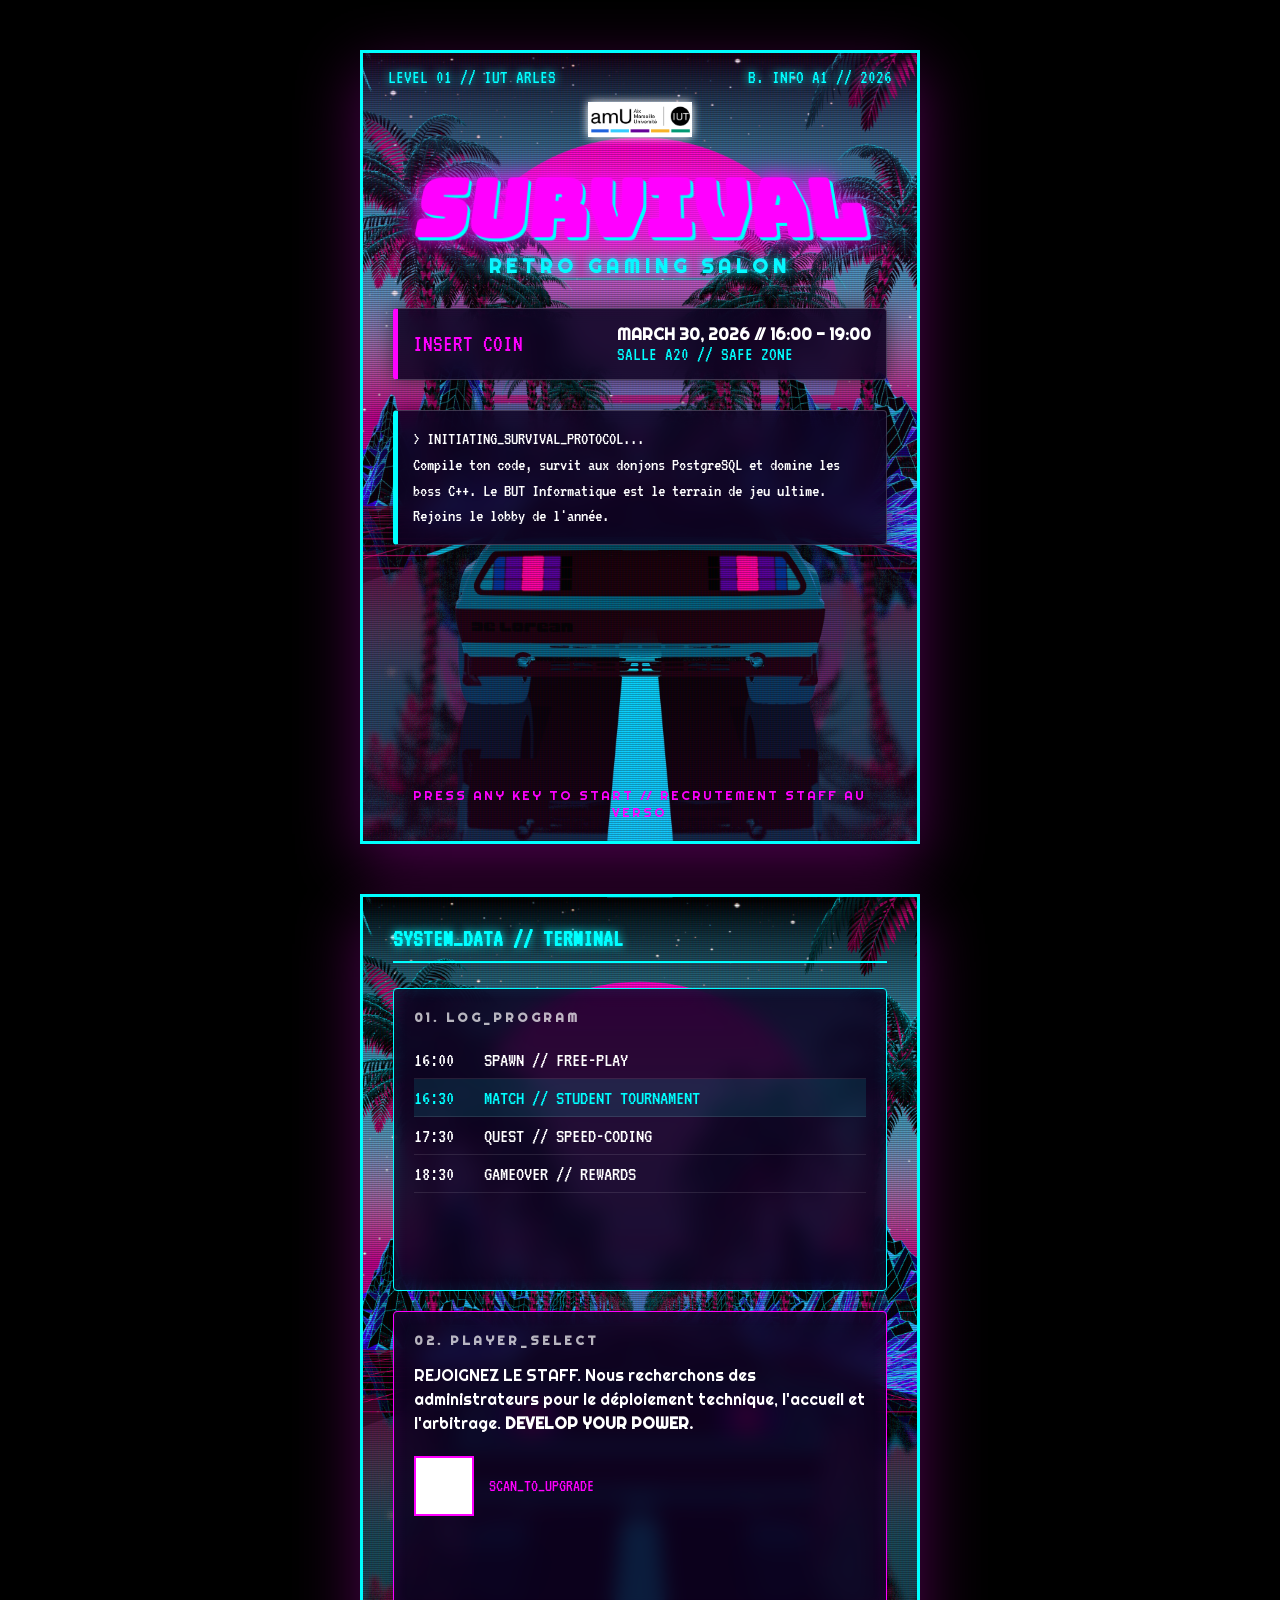
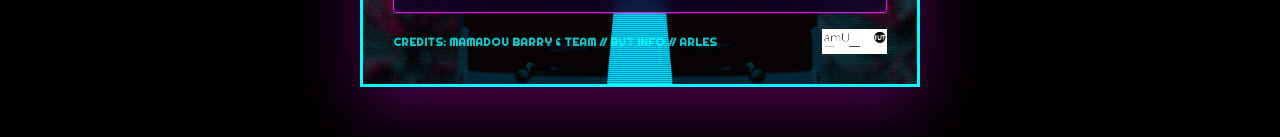
==== retro_80s_flyer/index.html @ b1bae317 "STABLE_VERSION" ====
<!DOCTYPE html>
<html lang="fr">
<head>
    <meta charset="UTF-8">
    <meta name="viewport" content="width=device-width, initial-scale=1.0">
    <title>Survival: 80s Outrun Edition</title>
    <link rel="preconnect" href="https://fonts.googleapis.com">
    <link rel="preconnect" href="https://fonts.gstatic.com" crossorigin>
    <link href="https://fonts.googleapis.com/css2?family=Bungee&family=VT323&family=Righteous&display=swap" rel="stylesheet">
    <link rel="stylesheet" href="style.css">
</head>
<body>

    <!-- RECTO - 80S OUTRUN EDITION -->
    <section id="recto" class="flyer-a5">
        <div class="scanlines"></div>
        <div class="glow-layer"></div>
        
        <header class="top-nav">
            <span class="digital-label">LEVEL 01 // IUT ARLES</span>
            <span class="digital-label">B. INFO A1 // 2026</span>
        </header>

        <main class="outrun-hub">
            <div class="logo-area">
                <img src="Logo IUT couleurs.png" alt="Logo" class="mini-logo">
            </div>

            <div class="title-container">
                <h1 class="main-title-80s">Survival</h1>
                <p class="subtitle-neon">RETRO GAMING SALON</p>
            </div>

            <div class="location-pulse glass-panel">
                <div class="insert-coin">INSERT COIN</div>
                <div class="loc-details">
                    <p class="loc-text">MARCH 30, 2026 // 16:00 - 19:00</p>
                    <p class="loc-room">SALLE A20 // SAFE ZONE</p>
                </div>
            </div>

            <div class="narrative-box glass-panel">
                <p class="terminal-text">
                    > INITIATING_SURVIVAL_PROTOCOL...<br>
                    Compile ton code, survit aux donjons PostgreSQL et domine les boss C++. 
                    Le BUT Informatique est le terrain de jeu ultime. 
                    Rejoins le lobby de l'année.
                </p>
            </div>
        </main>

        <footer class="arcade-footer">
            <p class="pulse-text">PRESS ANY KEY TO START // RECRUTEMENT STAFF AU VERSO</p>
        </footer>
    </section>

    <!-- VERSO - ARCADE HUD -->
    <section id="verso" class="flyer-a5 hub-80s">
        <div class="scanlines"></div>
        
        <div class="hud-container">
            <h2 class="hud-title">SYSTEM_DATA // TERMINAL</h2>
            
            <div class="grid-80s">
                <!-- Programme -->
                <div class="hud-block glass-panel neon-border-cyan">
                    <h3 class="panel-header">01. LOG_PROGRAM</h3>
                    <div class="timeline-row">
                        <span class="time-id">16:00</span>
                        <span class="task-id">SPAWN // FREE-PLAY</span>
                    </div>
                    <div class="timeline-row active">
                        <span class="time-id">16:30</span>
                        <span class="task-id">MATCH // STUDENT TOURNAMENT</span>
                    </div>
                    <div class="timeline-row">
                        <span class="time-id">17:30</span>
                        <span class="task-id">QUEST // SPEED-CODING</span>
                    </div>
                    <div class="timeline-row">
                        <span class="time-id">18:30</span>
                        <span class="task-id">GAMEOVER // REWARDS</span>
                    </div>
                </div>

                <!-- Recrutement -->
                <div class="hud-block glass-panel neon-border-pink">
                    <h3 class="panel-header">02. PLAYER_SELECT</h3>
                    <p class="recruit-txt">
                        REJOIGNEZ LE STAFF. Nous recherchons des administrateurs 
                        pour le déploiement technique, l'accueil et l'arbitrage. 
                        <strong>DEVELOP YOUR POWER.</strong>
                    </p>
                    <div class="qr-container-80s">
                        <div class="qr-mock"></div>
                        <span class="qr-lbl">SCAN_TO_UPGRADE</span>
                    </div>
                </div>
            </div>

            <footer class="hub-footer-80s">
                <p>CREDITS: MAMADOU BARRY & TEAM // BUT INFO // ARLES</p>
                <img src="Logouniv.png" alt="Logo Univ" class="mini-logo-white">
            </footer>
        </div>
    </section>

</body>
</html>
---- retro_80s_flyer/style.css ----
/* 
    SURVIVAL: 80s OUTRUN EDITION
    Design System — A5 (148mm × 210mm)
    Theme: Synthwave / Retrogaming / 1980s Arcade
*/

:root {
    --neon-pink: #ff00ff;
    --neon-cyan: #00ffff;
    --neon-purple: #9d00ff;
    --bg-dark: rgba(13, 2, 33, 0.85); /* Dark Midnight Blue for glass blocks */
    --text-white: #ffffff;
    --font-outrun: 'Bungee', cursive;
    --font-terminal: 'VT323', monospace;
    --font-80s: 'Righteous', cursive;
}

* {
    box-sizing: border-box;
    margin: 0;
    padding: 0;
}

body {
    background-color: #000;
    font-family: var(--font-80s);
    color: var(--text-white);
    display: flex;
    flex-direction: column;
    align-items: center;
    gap: 50px;
    padding: 50px;
}

/* PAGE WRAPPERS */
.flyer-a5 {
    width: 148mm;
    height: 210mm;
    background-image: url('photo_design.jpg');
    background-size: cover;
    background-position: center;
    position: relative;
    box-shadow: 0 20px 60px rgba(255, 0, 255, 0.3);
    display: flex;
    flex-direction: column;
    border: 3px solid var(--neon-cyan);
    overflow: hidden;
}

/* SCANLINES OVERLAY */
.scanlines {
    position: absolute;
    inset: 0;
    background: linear-gradient(
        rgba(18, 16, 16, 0) 50%, 
        rgba(0, 0, 0, 0.25) 50%
    ), linear-gradient(
        90deg, 
        rgba(255, 0, 0, 0.06), 
        rgba(0, 255, 0, 0.02), 
        rgba(0, 0, 255, 0.06)
    );
    background-size: 100% 2px, 3px 100%;
    z-index: 5;
    pointer-events: none;
}

.glow-layer {
    position: absolute;
    inset: 0;
    background: radial-gradient(circle at center, transparent 30%, rgba(255, 0, 255, 0.1) 100%);
    z-index: 1;
    pointer-events: none;
}

/* --- RECTO --- */
.top-nav {
    padding: 15px 25px;
    display: flex;
    justify-content: space-between;
    z-index: 10;
}

.digital-label {
    font-family: var(--font-terminal);
    font-size: 1.2rem;
    color: var(--neon-cyan);
    text-shadow: 0 0 10px var(--neon-cyan);
}

.outrun-hub {
    flex: 1;
    padding: 0 30px;
    display: flex;
    flex-direction: column;
    align-items: center;
    gap: 30px;
    z-index: 10;
}

.mini-logo {
    height: 35px;
    filter: drop-shadow(0 0 5px #fff);
}

.title-container {
    text-align: center;
}

.main-title-80s {
    font-family: var(--font-outrun);
    font-size: 5rem;
    text-transform: uppercase;
    color: var(--neon-pink);
    line-height: 0.9;
    text-shadow: 
        3px 3px 0px var(--neon-cyan),
        0 0 20px var(--neon-pink),
        0 0 40px rgba(255, 0, 255, 0.5);
    transform: perspective(200px) rotateX(10deg);
}

.subtitle-neon {
    font-size: 1.2rem;
    letter-spacing: 5px;
    color: var(--neon-cyan);
    font-weight: 700;
    text-shadow: 0 0 10px var(--neon-cyan);
    margin-top: 10px;
}

.glass-panel {
    background: var(--bg-dark);
    backdrop-filter: blur(10px);
    border: 1px solid rgba(255, 255, 255, 0.2);
    border-radius: 4px;
    padding: 15px;
    width: 100%;
    box-shadow: 0 0 20px rgba(0, 0, 0, 0.5);
}

.location-pulse {
    border-left: 5px solid var(--neon-pink);
    display: flex;
    justify-content: space-between;
    align-items: center;
}

.insert-coin {
    font-family: var(--font-terminal);
    font-size: 1.5rem;
    color: var(--neon-pink);
    animation: flicker 2s infinite;
}

.loc-text { font-size: 1rem; font-weight: 700; }
.loc-room { color: var(--neon-cyan); font-family: var(--font-terminal); font-size: 1.2rem; }

@keyframes flicker {
    0%, 19%, 21%, 23%, 25%, 54%, 56%, 100% { opacity: 1; }
    20%, 22%, 24%, 55% { opacity: 0; }
}

.narrative-box {
    border-left: 5px solid var(--neon-cyan);
}

.terminal-text {
    font-family: var(--font-terminal);
    font-size: 1.15rem;
    line-height: 1.4;
    color: #fff;
}

.arcade-footer {
    padding: 20px;
    text-align: center;
    z-index: 10;
}

.pulse-text {
    font-size: 0.8rem;
    color: var(--neon-pink);
    letter-spacing: 2px;
    animation: pulse 1.5s infinite;
}

@keyframes pulse {
    0%, 100% { opacity: 0.8; }
    50% { opacity: 0.3; }
}

/* --- VERSO --- */
.hub-80s {
    padding: 30px;
    display: flex;
    flex-direction: column;
}

.hud-container {
    height: 100%;
    display: flex;
    flex-direction: column;
    z-index: 10;
}

.hud-title {
    font-family: var(--font-terminal);
    font-size: 1.5rem;
    border-bottom: 2px solid var(--neon-cyan);
    padding-bottom: 10px;
    margin-bottom: 25px;
    color: var(--neon-cyan);
    text-shadow: 0 0 10px var(--neon-cyan);
}

.grid-80s {
    display: grid;
    grid-template-columns: 1fr;
    gap: 20px;
    flex: 1;
}

.hud-block {
    padding: 20px;
}

.panel-header {
    font-size: 0.8rem;
    color: var(--text-white);
    opacity: 0.7;
    margin-bottom: 15px;
    letter-spacing: 3px;
}

.neon-border-cyan { border: 1px solid var(--neon-cyan); box-shadow: inset 0 0 15px rgba(0, 255, 255, 0.1); }
.neon-border-pink { border: 1px solid var(--neon-pink); box-shadow: inset 0 0 15px rgba(255, 0, 255, 0.1); }

.timeline-row {
    display: grid;
    grid-template-columns: 70px 1fr;
    padding: 8px 0;
    border-bottom: 1px solid rgba(255, 255, 255, 0.1);
    font-family: var(--font-terminal);
    font-size: 1.3rem;
}

.timeline-row.active {
    background: rgba(0, 255, 255, 0.1);
    color: var(--neon-cyan);
}

.recruit-txt {
    font-size: 1rem;
    line-height: 1.5;
    margin-bottom: 20px;
}

.qr-container-80s {
    display: flex;
    align-items: center;
    gap: 15px;
}

.qr-mock {
    width: 60px;
    height: 60px;
    background: #fff;
    border: 2px solid var(--neon-pink);
}

.qr-lbl { font-family: var(--font-terminal); font-size: 1.1rem; color: var(--neon-pink); }

.hub-footer-80s {
    margin-top: auto;
    display: flex;
    justify-content: space-between;
    align-items: center;
    padding-top: 15px;
    border-top: 1px solid rgba(255, 255, 255, 0.2);
}

.hub-footer-80s p { font-size: 0.7rem; color: var(--neon-cyan); font-weight: 700; opacity: 0.8; }
.mini-logo-white { height: 25px; filter: grayscale(100%) brightness(2); }

/* PRINTING */
@media print {
    body { background: none; padding: 0; }
    .flyer-a5 { box-shadow: none; border-color: #000; page-break-after: always; }
    .scanlines { opacity: 0.1; }
}
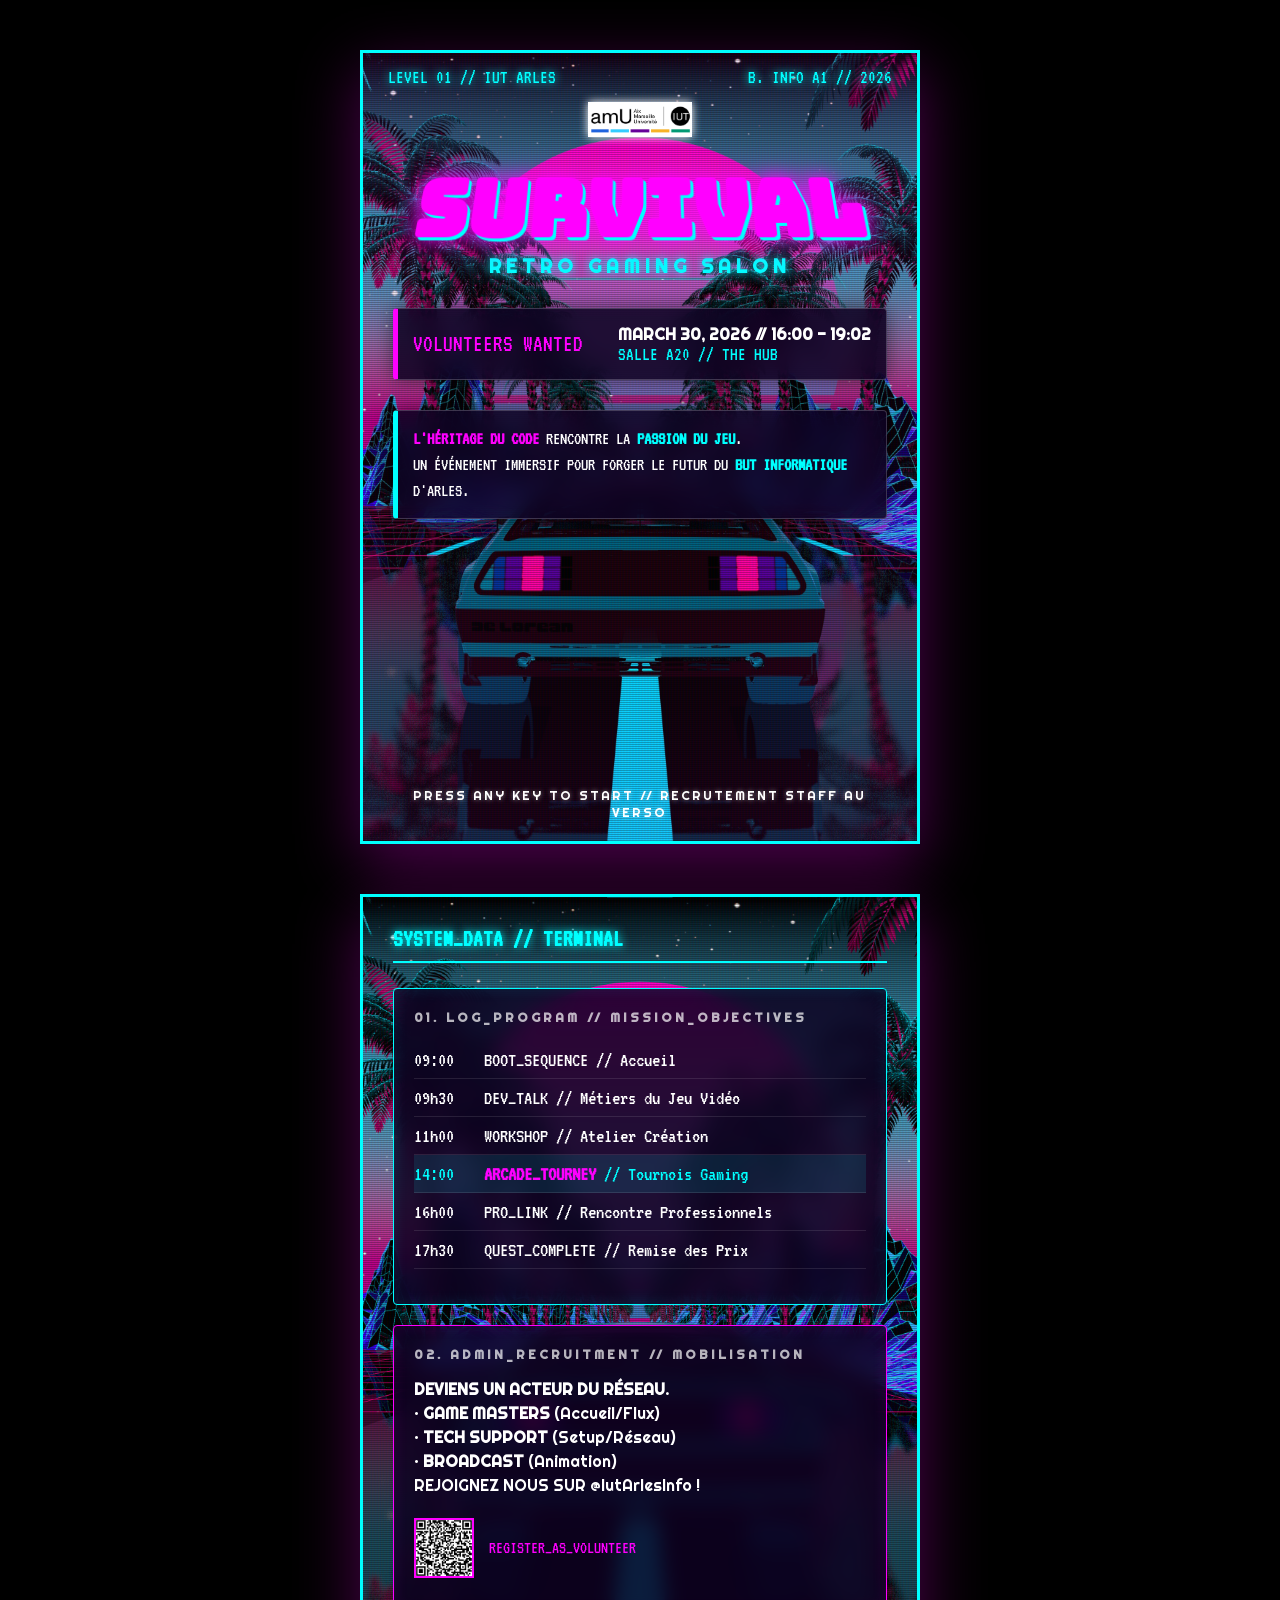
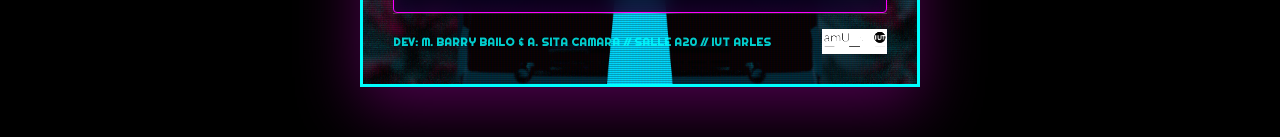
==== commit 63589b60: "stable_version" ====
--- a/retro_80s_flyer/index.html
+++ b/retro_80s_flyer/index.html
@@ -32,19 +32,17 @@
             </div>
 
             <div class="location-pulse glass-panel">
-                <div class="insert-coin">INSERT COIN</div>
+                <div class="insert-coin">VOLUNTEERS WANTED</div>
                 <div class="loc-details">
-                    <p class="loc-text">MARCH 30, 2026 // 16:00 - 19:00</p>
-                    <p class="loc-room">SALLE A20 // SAFE ZONE</p>
+                    <p class="loc-text">MARCH 30, 2026 // 16:00 - 19:02</p>
+                    <p class="loc-room">SALLE A20 // THE HUB</p>
                 </div>
             </div>
 
             <div class="narrative-box glass-panel">
                 <p class="terminal-text">
-                    > INITIATING_SURVIVAL_PROTOCOL...<br>
-                    Compile ton code, survit aux donjons PostgreSQL et domine les boss C++. 
-                    Le BUT Informatique est le terrain de jeu ultime. 
-                    Rejoins le lobby de l'année.
+                    <span class="highlight-pink">L'HÉRITAGE DU CODE</span> RENCONTRE LA <span class="highlight-cyan">PASSION DU JEU</span>.<br>
+                    UN ÉVÉNEMENT IMMERSIF POUR FORGER LE FUTUR DU <span class="highlight-cyan">BUT INFORMATIQUE</span> D'ARLES.
                 </p>
             </div>
         </main>
@@ -64,42 +62,52 @@
             <div class="grid-80s">
                 <!-- Programme -->
                 <div class="hud-block glass-panel neon-border-cyan">
-                    <h3 class="panel-header">01. LOG_PROGRAM</h3>
+                    <h3 class="panel-header">01. LOG_PROGRAM // MISSION_OBJECTIVES</h3>
                     <div class="timeline-row">
-                        <span class="time-id">16:00</span>
-                        <span class="task-id">SPAWN // FREE-PLAY</span>
+                        <span class="time-id">09:00</span>
+                        <span class="task-id">BOOT_SEQUENCE // Accueil</span>
+                    </div>
+                    <div class="timeline-row">
+                        <span class="time-id">09h30</span>
+                        <span class="task-id">DEV_TALK // Métiers du Jeu Vidéo</span>
+                    </div>
+                    <div class="timeline-row">
+                        <span class="time-id">11h00</span>
+                        <span class="task-id">WORKSHOP // Atelier Création</span>
                     </div>
                     <div class="timeline-row active">
-                        <span class="time-id">16:30</span>
-                        <span class="task-id">MATCH // STUDENT TOURNAMENT</span>
+                        <span class="time-id">14:00</span>
+                        <span class="task-id"><span class="highlight-pink">ARCADE_TOURNEY</span> // Tournois Gaming</span>
                     </div>
                     <div class="timeline-row">
-                        <span class="time-id">17:30</span>
-                        <span class="task-id">QUEST // SPEED-CODING</span>
+                        <span class="time-id">16h00</span>
+                        <span class="task-id">PRO_LINK // Rencontre Professionnels</span>
                     </div>
                     <div class="timeline-row">
-                        <span class="time-id">18:30</span>
-                        <span class="task-id">GAMEOVER // REWARDS</span>
+                        <span class="time-id">17h30</span>
+                        <span class="task-id">QUEST_COMPLETE // Remise des Prix</span>
                     </div>
                 </div>
 
                 <!-- Recrutement -->
                 <div class="hud-block glass-panel neon-border-pink">
-                    <h3 class="panel-header">02. PLAYER_SELECT</h3>
+                    <h3 class="panel-header">02. ADMIN_RECRUITMENT // MOBILISATION</h3>
                     <p class="recruit-txt">
-                        REJOIGNEZ LE STAFF. Nous recherchons des administrateurs 
-                        pour le déploiement technique, l'accueil et l'arbitrage. 
-                        <strong>DEVELOP YOUR POWER.</strong>
+                        <strong>DEVIENS UN ACTEUR DU RÉSEAU.</strong><br>
+                        • <strong>GAME MASTERS</strong> (Accueil/Flux)<br>
+                        • <strong>TECH SUPPORT</strong> (Setup/Réseau)<br>
+                        • <strong>BROADCAST</strong> (Animation)<br>
+                        REJOIGNEZ NOUS SUR @IutArlesInfo !
                     </p>
                     <div class="qr-container-80s">
-                        <div class="qr-mock"></div>
-                        <span class="qr-lbl">SCAN_TO_UPGRADE</span>
+                        <img src="qr_iut_arles.png" alt="QR IUT Arles" class="qr-final">
+                        <span class="qr-lbl">REGISTER_AS_VOLUNTEER</span>
                     </div>
                 </div>
             </div>
 
             <footer class="hub-footer-80s">
-                <p>CREDITS: MAMADOU BARRY & TEAM // BUT INFO // ARLES</p>
+                <p>DEV: M. BARRY BAILO & A. SITA CAMARA // SALLE A20 // IUT ARLES</p>
                 <img src="Logouniv.png" alt="Logo Univ" class="mini-logo-white">
             </footer>
         </div>
--- a/retro_80s_flyer/style.css
+++ b/retro_80s_flyer/style.css
@@ -14,6 +14,9 @@
     --font-terminal: 'VT323', monospace;
     --font-80s: 'Righteous', cursive;
 }
+
+.highlight-pink { color: var(--neon-pink); font-weight: 800; }
+.highlight-cyan { color: var(--neon-cyan); font-weight: 800; }
 
 * {
     box-sizing: border-box;
@@ -180,9 +183,10 @@
 
 .pulse-text {
     font-size: 0.8rem;
-    color: var(--neon-pink);
+    color: #fff;
     letter-spacing: 2px;
     animation: pulse 1.5s infinite;
+    text-shadow: 0 0 5px rgba(255, 255, 255, 0.5);
 }
 
 @keyframes pulse {
@@ -262,11 +266,11 @@
     gap: 15px;
 }
 
-.qr-mock {
+.qr-final {
     width: 60px;
     height: 60px;
-    background: #fff;
     border: 2px solid var(--neon-pink);
+    display: block;
 }
 
 .qr-lbl { font-family: var(--font-terminal); font-size: 1.1rem; color: var(--neon-pink); }
@@ -284,8 +288,21 @@
 .mini-logo-white { height: 25px; filter: grayscale(100%) brightness(2); }
 
 /* PRINTING */
+@page {
+    margin: 0;
+    size: A5;
+}
+
 @media print {
-    body { background: none; padding: 0; }
-    .flyer-a5 { box-shadow: none; border-color: #000; page-break-after: always; }
+    body { background: none; padding: 0; margin: 0; }
+    .flyer-a5 { 
+        box-shadow: none; 
+        border: none; 
+        width: 148mm;
+        height: 210mm;
+        page-break-after: always;
+        -webkit-print-color-adjust: exact;
+        print-color-adjust: exact;
+    }
     .scanlines { opacity: 0.1; }
 }
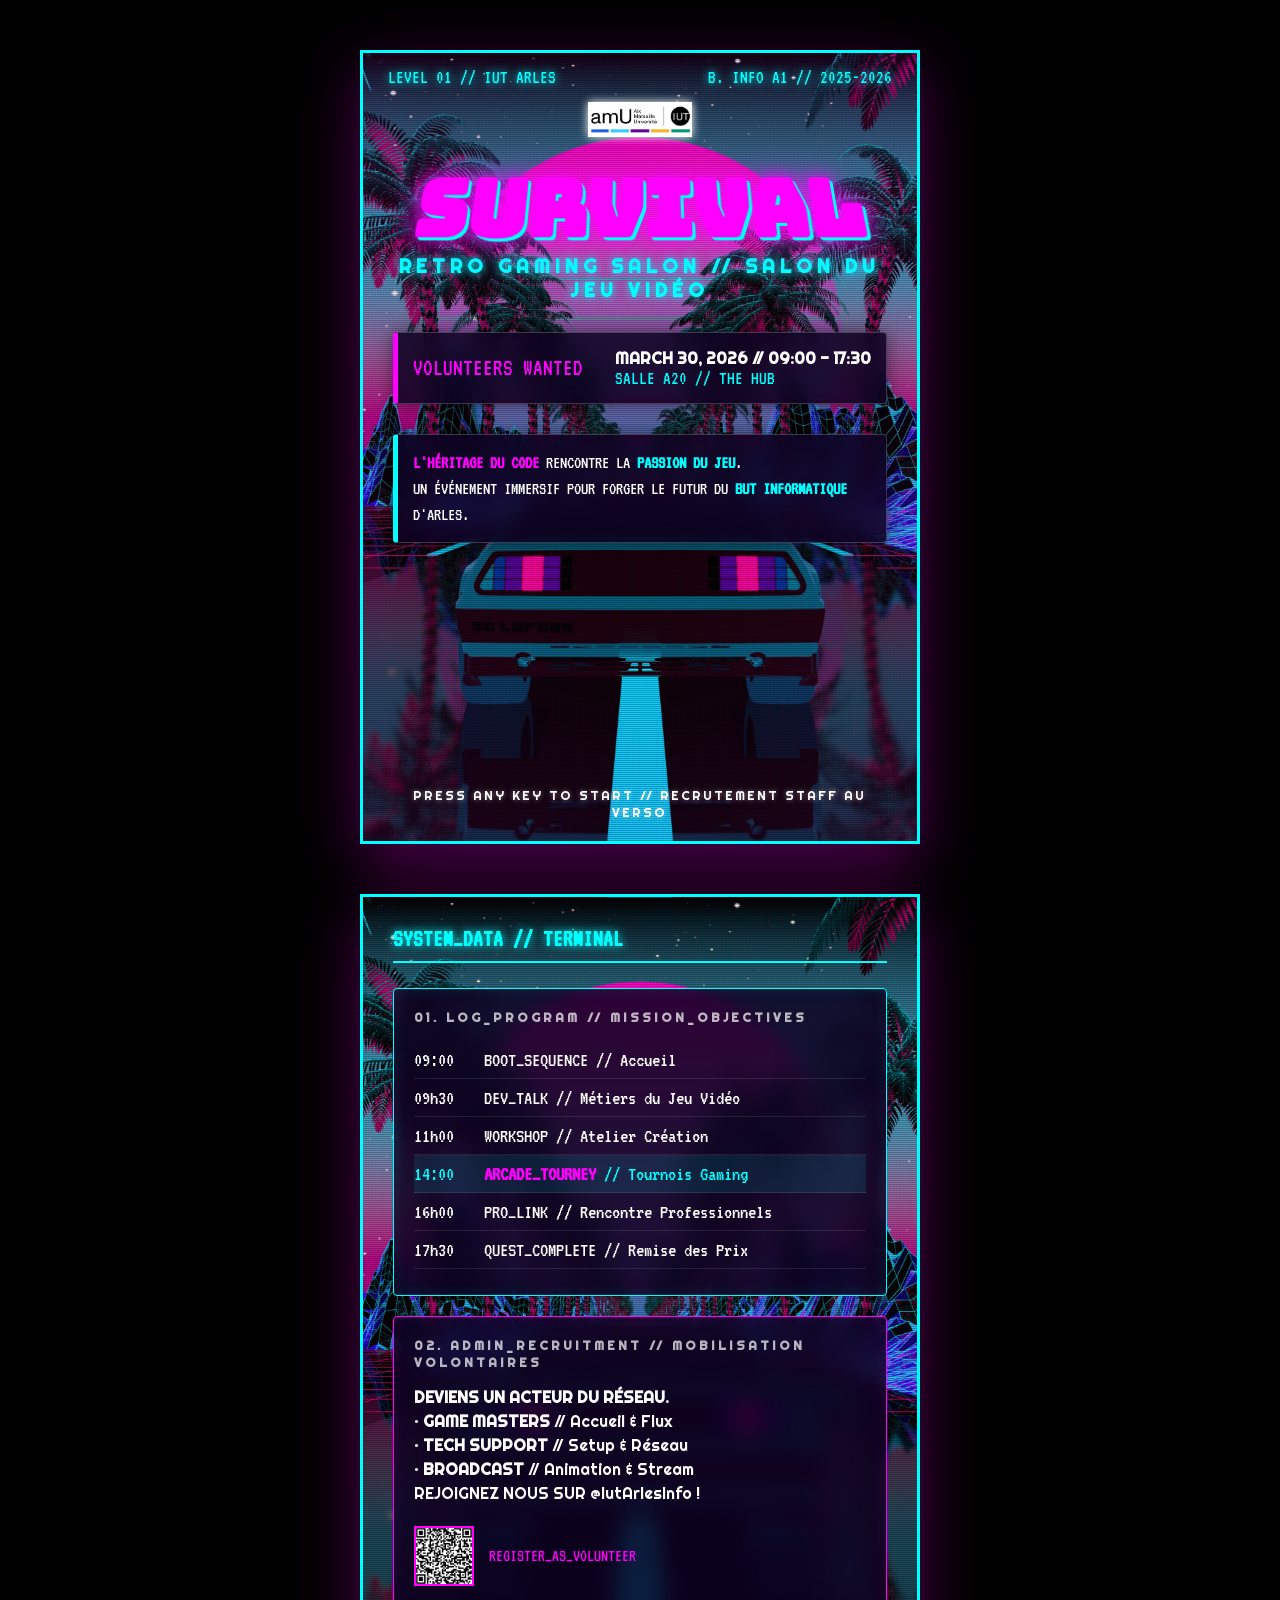
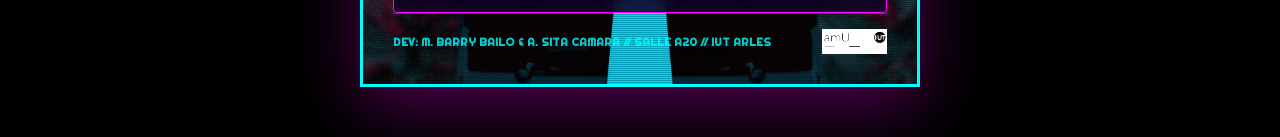
==== commit a28c214c: "STABLE_version" ====
--- a/retro_80s_flyer/index.html
+++ b/retro_80s_flyer/index.html
@@ -17,8 +17,8 @@
         <div class="glow-layer"></div>
         
         <header class="top-nav">
-            <span class="digital-label">LEVEL 01 // IUT ARLES</span>
-            <span class="digital-label">B. INFO A1 // 2026</span>
+                <span class="digital-label">LEVEL 01 // IUT ARLES</span>
+                <span class="digital-label">B. INFO A1 // 2025-2026</span>
         </header>
 
         <main class="outrun-hub">
@@ -28,13 +28,13 @@
 
             <div class="title-container">
                 <h1 class="main-title-80s">Survival</h1>
-                <p class="subtitle-neon">RETRO GAMING SALON</p>
+                <p class="subtitle-neon">RETRO GAMING SALON // SALON DU JEU VIDÉO</p>
             </div>
 
             <div class="location-pulse glass-panel">
                 <div class="insert-coin">VOLUNTEERS WANTED</div>
                 <div class="loc-details">
-                    <p class="loc-text">MARCH 30, 2026 // 16:00 - 19:02</p>
+                    <p class="loc-text">MARCH 30, 2026 // 09:00 - 17:30</p>
                     <p class="loc-room">SALLE A20 // THE HUB</p>
                 </div>
             </div>
@@ -91,12 +91,12 @@
 
                 <!-- Recrutement -->
                 <div class="hud-block glass-panel neon-border-pink">
-                    <h3 class="panel-header">02. ADMIN_RECRUITMENT // MOBILISATION</h3>
+                    <h3 class="panel-header">02. ADMIN_RECRUITMENT // MOBILISATION VOLONTAIRES</h3>
                     <p class="recruit-txt">
                         <strong>DEVIENS UN ACTEUR DU RÉSEAU.</strong><br>
-                        • <strong>GAME MASTERS</strong> (Accueil/Flux)<br>
-                        • <strong>TECH SUPPORT</strong> (Setup/Réseau)<br>
-                        • <strong>BROADCAST</strong> (Animation)<br>
+                        • <strong>GAME MASTERS</strong> // Accueil & Flux<br>
+                        • <strong>TECH SUPPORT</strong> // Setup & Réseau<br>
+                        • <strong>BROADCAST</strong> // Animation & Stream<br>
                         REJOIGNEZ NOUS SUR @IutArlesInfo !
                     </p>
                     <div class="qr-container-80s">
